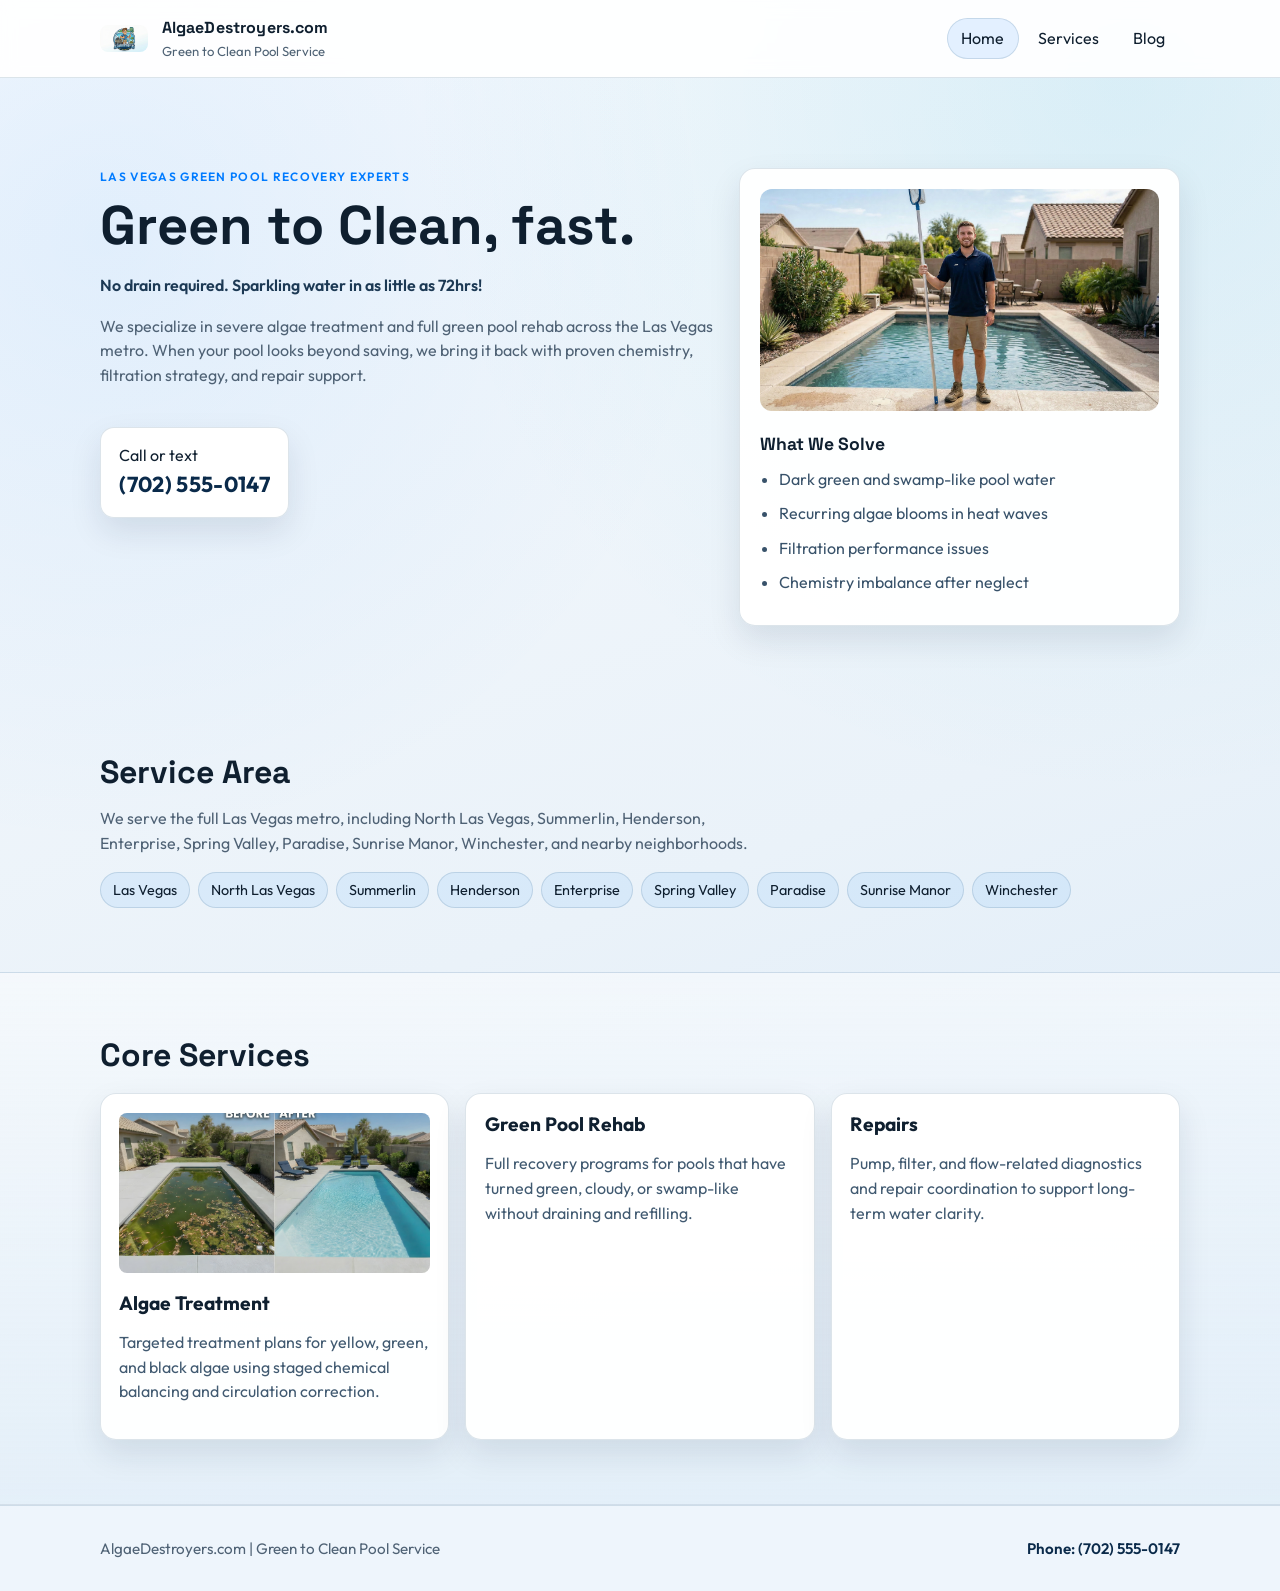
==== index.html @ ae4c4ea9 "Initial commit - AlgaeDestroyers website" ====
<!DOCTYPE html>
<html lang="en">
<head>
  <meta charset="UTF-8">
  <meta name="viewport" content="width=device-width, initial-scale=1.0">
  <meta name="description" content="AlgaeDestroyers.com - Green to Clean pool service in Las Vegas. No drain required. Sparkling water in as little as 72hrs!">
  <title>Algae Destroyers | Green to Clean Pool Specialists</title>
  <link rel="preconnect" href="https://fonts.googleapis.com">
  <link rel="preconnect" href="https://fonts.gstatic.com" crossorigin>
  <link href="https://fonts.googleapis.com/css2?family=Outfit:wght@400;500;600;700&family=Space+Grotesk:wght@600;700&display=swap" rel="stylesheet">
  <link rel="stylesheet" href="styles.css">
</head>
<body>
  <div class="page-shell">
    <header class="site-header">
      <div class="container nav-wrap">
        <div class="brand">
          <img src="algaedestroyers.jpg" alt="Algae Destroyers Logo" class="brand-logo">
          <div>
            <p class="brand-name">AlgaeDestroyers.com</p>
            <p class="brand-sub">Green to Clean Pool Service</p>
          </div>
        </div>
        <nav class="site-nav" aria-label="Main navigation">
          <a href="index.html" aria-current="page">Home</a>
          <a href="services.html">Services</a>
          <a href="blog.html">Blog</a>
        </nav>
      </div>
    </header>

    <main>
      <section class="hero section">
        <div class="container hero-grid">
          <div>
            <p class="eyebrow">Las Vegas Green Pool Recovery Experts</p>
            <h1>Green to Clean, fast.</h1>
            <p class="tagline">No drain required. Sparkling water in as little as 72hrs!</p>
            <p class="hero-copy">
              We specialize in severe algae treatment and full green pool rehab across the Las Vegas metro. When your pool looks beyond saving, we bring it back with proven chemistry, filtration strategy, and repair support.
            </p>
            <div class="contact-panel" aria-label="Contact phone number">
              <p>Call or text</p>
              <p class="phone">(702) 555-0147</p>
            </div>
          </div>
          <aside class="hero-card" aria-label="Service highlights">
            <img src="poolguy2.jpg" alt="Pool service professional" class="hero-image">
            <h2>What We Solve</h2>
            <ul>
              <li>Dark green and swamp-like pool water</li>
              <li>Recurring algae blooms in heat waves</li>
              <li>Filtration performance issues</li>
              <li>Chemistry imbalance after neglect</li>
            </ul>
          </aside>
        </div>
      </section>

      <section class="section">
        <div class="container">
          <h2>Service Area</h2>
          <p class="section-copy">We serve the full Las Vegas metro, including North Las Vegas, Summerlin, Henderson, Enterprise, Spring Valley, Paradise, Sunrise Manor, Winchester, and nearby neighborhoods.</p>
          <div class="chips" aria-label="Las Vegas service areas">
            <span>Las Vegas</span>
            <span>North Las Vegas</span>
            <span>Summerlin</span>
            <span>Henderson</span>
            <span>Enterprise</span>
            <span>Spring Valley</span>
            <span>Paradise</span>
            <span>Sunrise Manor</span>
            <span>Winchester</span>
          </div>
        </div>
      </section>

      <section class="section section-alt">
        <div class="container">
          <h2>Core Services</h2>
          <div class="cards">
            <article class="card">
              <img src="greetoclean1.jpg" alt="Green to Clean pool transformation" class="card-image">
              <h3>Algae Treatment</h3>
              <p>Targeted treatment plans for yellow, green, and black algae using staged chemical balancing and circulation correction.</p>
            </article>
            <article class="card">
              <h3>Green Pool Rehab</h3>
              <p>Full recovery programs for pools that have turned green, cloudy, or swamp-like without draining and refilling.</p>
            </article>
            <article class="card">
              <h3>Repairs</h3>
              <p>Pump, filter, and flow-related diagnostics and repair coordination to support long-term water clarity.</p>
            </article>
          </div>
        </div>
      </section>
    </main>

    <footer class="site-footer">
      <div class="container footer-wrap">
        <p>AlgaeDestroyers.com | Green to Clean Pool Service</p>
        <p class="footer-phone">Phone: (702) 555-0147</p>
      </div>
    </footer>
  </div>
</body>
</html>
---- styles.css ----
:root {
  --bg-deep: #f7fafd;
  --bg-mid: #eaf2f9;
  --bg-soft: #dceaf6;
  --card: rgba(255, 255, 255, 0.96);
  --card-strong: rgba(255, 255, 255, 0.98);
  --line: rgba(13, 63, 110, 0.14);
  --text: #0f1f2f;
  --muted: #4f6275;
  --accent: #007bff;
  --accent-2: #00a4cf;
  --shadow: 0 14px 32px rgba(8, 31, 58, 0.1);
}

* {
  box-sizing: border-box;
}

html,
body {
  margin: 0;
  padding: 0;
}

body {
  min-height: 100vh;
  font-family: "Outfit", "Segoe UI", sans-serif;
  color: var(--text);
  background:
    radial-gradient(circle at 8% 15%, rgba(0, 123, 255, 0.08), transparent 34%),
    radial-gradient(circle at 88% 5%, rgba(0, 164, 207, 0.1), transparent 38%),
    linear-gradient(160deg, var(--bg-deep), var(--bg-mid) 55%, #d7e8f7);
  line-height: 1.55;
}

.page-shell {
  display: flex;
  flex-direction: column;
  min-height: 100vh;
}

main {
  flex: 1;
}

.container {
  width: min(1080px, 92vw);
  margin: 0 auto;
}

.site-header {
  position: sticky;
  top: 0;
  z-index: 10;
  backdrop-filter: blur(8px);
  background: rgba(255, 255, 255, 0.92);
  border-bottom: 1px solid var(--line);
}

.nav-wrap {
  display: flex;
  align-items: center;
  justify-content: space-between;
  gap: 1rem;
  padding: 1rem 0;
}

.brand {
  display: flex;
  align-items: center;
  gap: 0.85rem;
}

.brand-mark {
  width: 2rem;
  height: 2rem;
  border-radius: 45% 55% 52% 48%;
  background: linear-gradient(145deg, var(--accent), var(--accent-2));
  box-shadow: 0 0 0 5px rgba(0, 123, 255, 0.12);
}

.brand-logo {
  width: 3rem;
  height: auto;
  border-radius: 8px;
}

.hero-image {
  width: 100%;
  height: auto;
  border-radius: 12px;
  margin-bottom: 1rem;
}

.card-image {
  width: 100%;
  height: 160px;
  object-fit: cover;
  border-radius: 8px;
  margin-bottom: 0.75rem;
}

.brand-name {
  margin: 0;
  font-family: "Space Grotesk", "Outfit", sans-serif;
  font-size: 1rem;
  font-weight: 700;
  letter-spacing: 0.01em;
}

.brand-sub {
  margin: 0;
  color: var(--muted);
  font-size: 0.82rem;
}

.site-nav {
  display: flex;
  flex-wrap: wrap;
  justify-content: flex-end;
  gap: 0.3rem;
}

.site-nav a {
  color: var(--text);
  text-decoration: none;
  padding: 0.45rem 0.85rem;
  border-radius: 999px;
  border: 1px solid transparent;
  transition: background 180ms ease, border-color 180ms ease;
}

.site-nav a:hover,
.site-nav a[aria-current="page"] {
  border-color: var(--line);
  background: rgba(0, 123, 255, 0.1);
}

.section {
  padding: clamp(2.75rem, 5vw, 4.8rem) 0;
}

.section-tight {
  padding-bottom: 1.4rem;
}

.section-alt {
  background: linear-gradient(180deg, rgba(255, 255, 255, 0.45), rgba(229, 240, 249, 0.8));
  border-top: 1px solid rgba(13, 63, 110, 0.12);
  border-bottom: 1px solid rgba(13, 63, 110, 0.12);
}

.hero {
  padding-top: clamp(3.2rem, 7vw, 5.8rem);
}

.hero-grid {
  display: grid;
  gap: 1.4rem;
  grid-template-columns: 1.4fr 1fr;
  align-items: start;
}

.eyebrow {
  margin: 0 0 0.5rem;
  text-transform: uppercase;
  letter-spacing: 0.11em;
  font-size: 0.75rem;
  color: var(--accent);
  font-weight: 600;
}

h1,
h2,
h3 {
  margin: 0;
  line-height: 1.15;
}

h1 {
  font-family: "Space Grotesk", "Outfit", sans-serif;
  font-size: clamp(2rem, 5vw, 3.4rem);
}

h2 {
  font-family: "Space Grotesk", "Outfit", sans-serif;
  font-size: clamp(1.5rem, 3vw, 2rem);
}

h3 {
  font-size: 1.2rem;
}

.tagline {
  margin: 1rem 0;
  max-width: 36ch;
  font-weight: 600;
  color: #1c3954;
}

.hero-copy,
.section-copy {
  color: var(--muted);
  max-width: 62ch;
}

.contact-panel {
  margin-top: 1.45rem;
  display: inline-block;
  padding: 0.95rem 1.15rem;
  border: 1px solid var(--line);
  border-radius: 14px;
  background: var(--card-strong);
  box-shadow: var(--shadow);
}

.contact-panel p {
  margin: 0;
}

.phone {
  font-size: 1.35rem;
  font-weight: 700;
  letter-spacing: 0.015em;
  color: #0a2a4a;
}

.hero-card,
.card,
.service-panel,
.post-card {
  border: 1px solid var(--line);
  background: var(--card);
  border-radius: 16px;
  box-shadow: var(--shadow);
}

.hero-card {
  padding: 1.25rem;
}

.hero-card h2 {
  font-size: 1.1rem;
  margin-bottom: 0.8rem;
}

.hero-card ul,
.service-panel ul {
  margin: 0;
  padding-left: 1.15rem;
}

.hero-card li,
.service-panel li {
  margin-bottom: 0.6rem;
  color: #38526a;
}

.chips {
  margin-top: 1rem;
  display: flex;
  flex-wrap: wrap;
  gap: 0.5rem;
}

.chips span {
  padding: 0.38rem 0.75rem;
  border: 1px solid var(--line);
  border-radius: 999px;
  background: rgba(0, 123, 255, 0.08);
  font-size: 0.9rem;
}

.cards,
.posts,
.service-grid {
  margin-top: 1.2rem;
  display: grid;
  gap: 1rem;
}

.cards {
  grid-template-columns: repeat(3, minmax(0, 1fr));
}

.service-grid {
  grid-template-columns: repeat(3, minmax(0, 1fr));
}

.posts {
  grid-template-columns: repeat(3, minmax(0, 1fr));
}

.card,
.post-card,
.service-panel {
  padding: 1.15rem;
}

.card p,
.post-card p,
.service-panel p {
  color: #415a71;
}

.post-meta {
  margin-bottom: 0.65rem;
  font-size: 0.82rem;
  letter-spacing: 0.07em;
  text-transform: uppercase;
  color: var(--accent);
  font-weight: 600;
}

.intro-block {
  border: 1px solid var(--line);
  border-radius: 18px;
  padding: clamp(1.1rem, 2.3vw, 1.8rem);
  background: var(--card-strong);
}

.inline-phone {
  margin: 1rem 0 0;
  color: #1f3f5e;
  font-weight: 500;
}

.inline-phone span {
  font-weight: 700;
}

.site-footer {
  border-top: 1px solid var(--line);
  background: rgba(240, 246, 252, 0.95);
}

.footer-wrap {
  padding: 1rem 0;
  display: flex;
  flex-wrap: wrap;
  justify-content: space-between;
  gap: 0.5rem 1rem;
  color: var(--muted);
  font-size: 0.95rem;
}

.footer-phone {
  color: #0a2a4a;
  font-weight: 600;
}

@media (max-width: 920px) {
  .hero-grid,
  .cards,
  .posts,
  .service-grid {
    grid-template-columns: 1fr 1fr;
  }

  .hero-grid > :first-child {
    grid-column: 1 / -1;
  }
}

@media (max-width: 640px) {
  .nav-wrap {
    flex-direction: column;
    align-items: flex-start;
  }

  .site-nav {
    justify-content: flex-start;
  }

  .hero-grid,
  .cards,
  .posts,
  .service-grid {
    grid-template-columns: 1fr;
  }

  .section {
    padding: 2.45rem 0;
  }

  .footer-wrap {
    flex-direction: column;
  }
}
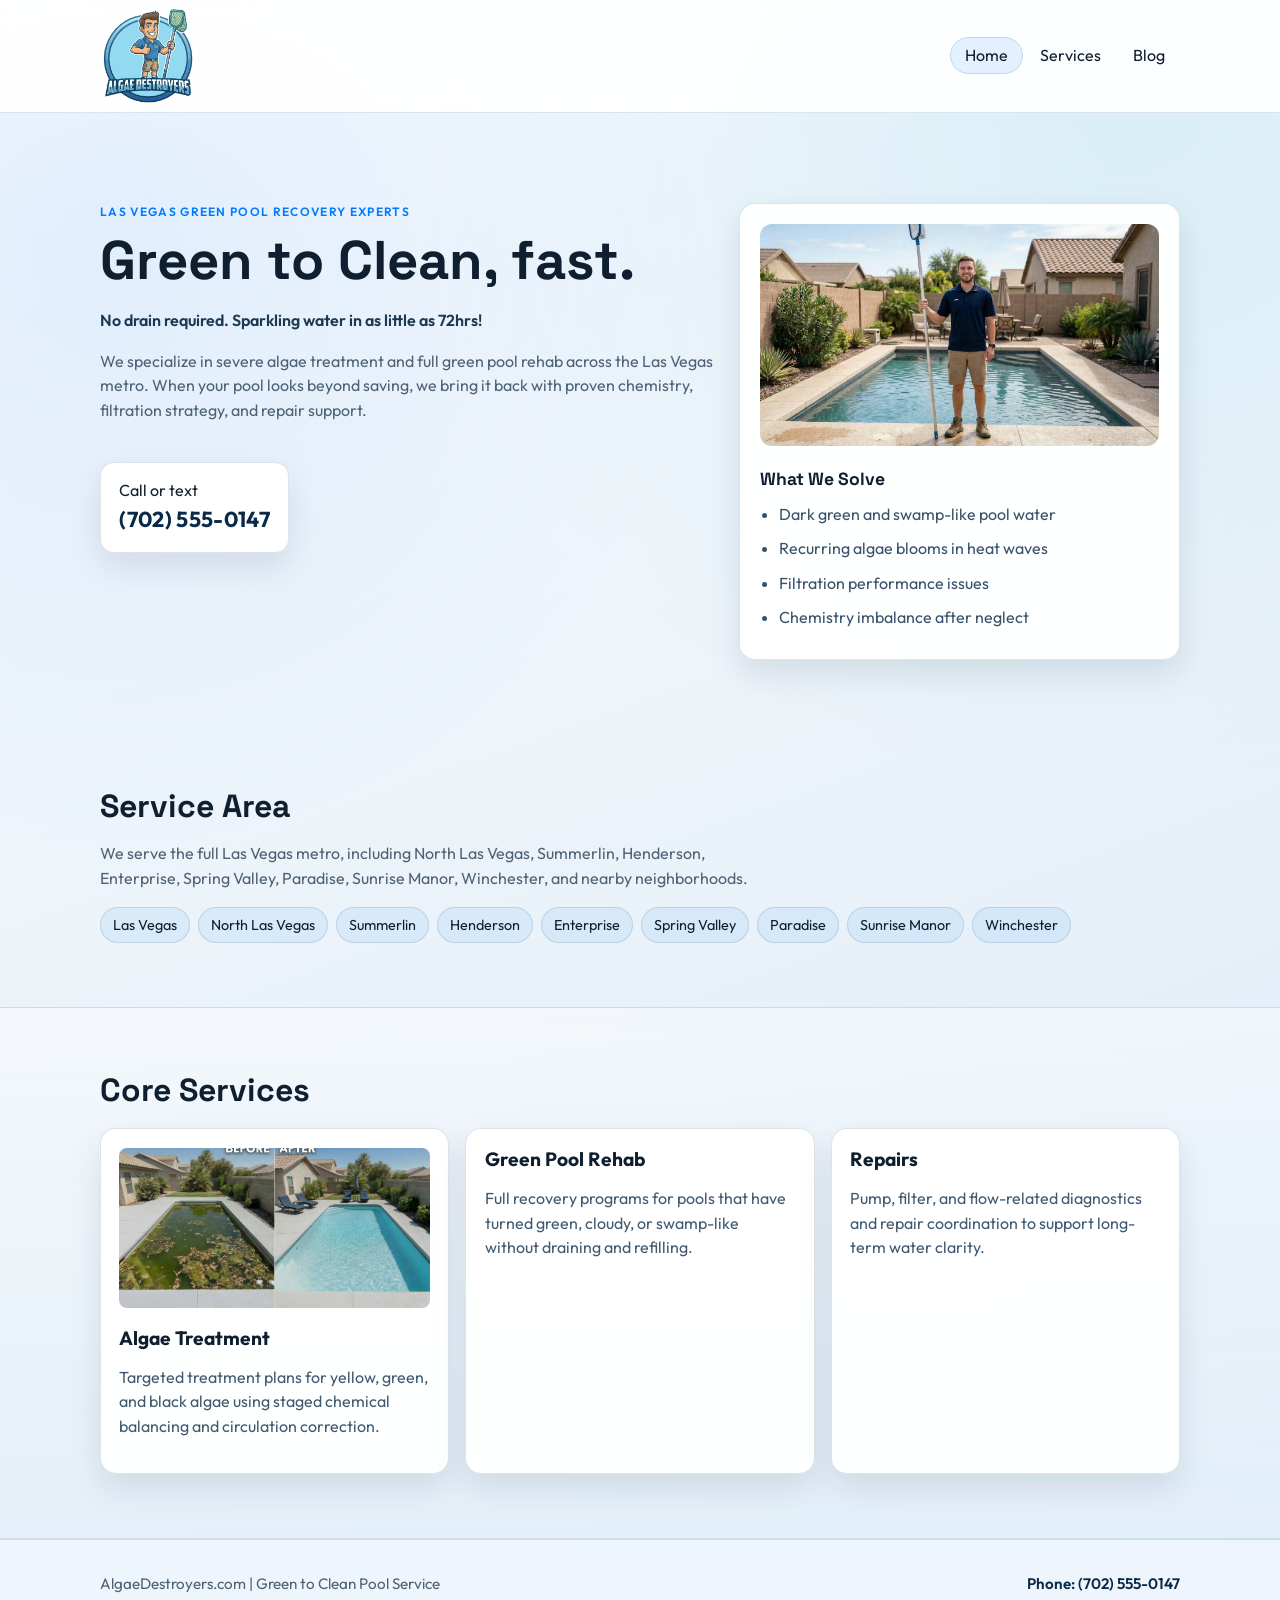
==== commit 054e554b: "Update logo to ADsmall1.png, enlarge logo, hide text" ====
--- a/index.html
+++ b/index.html
@@ -15,7 +15,7 @@
     <header class="site-header">
       <div class="container nav-wrap">
         <div class="brand">
-          <img src="algaedestroyers.jpg" alt="Algae Destroyers Logo" class="brand-logo">
+          <img src="ADsmall1.png" alt="Algae Destroyers Logo" class="brand-logo">
           <div>
             <p class="brand-name">AlgaeDestroyers.com</p>
             <p class="brand-sub">Green to Clean Pool Service</p>
--- a/styles.css
+++ b/styles.css
@@ -62,7 +62,7 @@
   align-items: center;
   justify-content: space-between;
   gap: 1rem;
-  padding: 1rem 0;
+  padding: 0.5rem 0;
 }
 
 .brand {
@@ -80,7 +80,7 @@
 }
 
 .brand-logo {
-  width: 3rem;
+  width: 6rem;
   height: auto;
   border-radius: 8px;
 }
@@ -101,17 +101,12 @@
 }
 
 .brand-name {
-  margin: 0;
-  font-family: "Space Grotesk", "Outfit", sans-serif;
-  font-size: 1rem;
-  font-weight: 700;
-  letter-spacing: 0.01em;
+  display: none;
 }
 
 .brand-sub {
-  margin: 0;
-  color: var(--muted);
-  font-size: 0.82rem;
+  display: none;
+}
 }
 
 .site-nav {
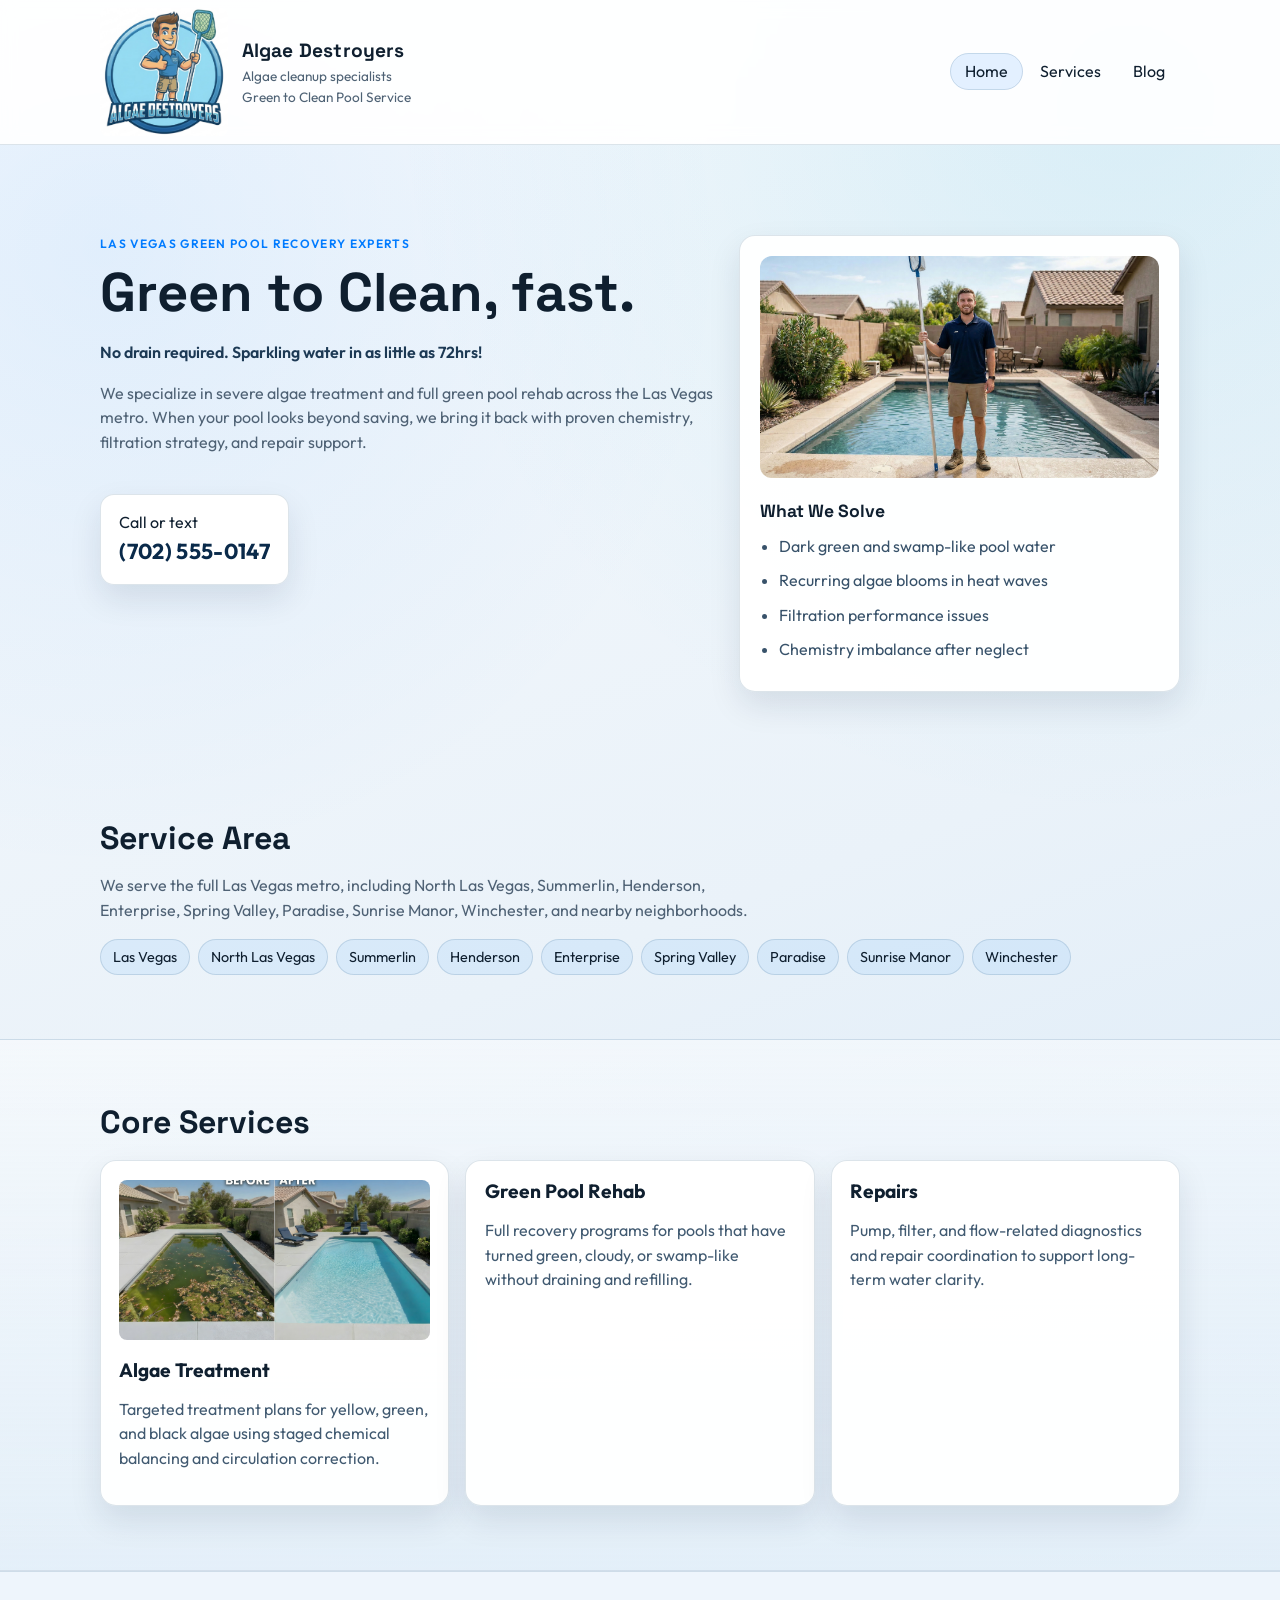
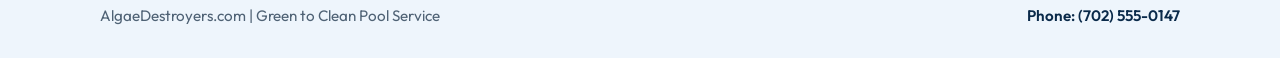
==== commit d8712e8d: "Update header text to Algae Destroyers - Algae cleanup specialists" ====
--- a/index.html
+++ b/index.html
@@ -17,7 +17,8 @@
         <div class="brand">
           <img src="ADsmall1.png" alt="Algae Destroyers Logo" class="brand-logo">
           <div>
-            <p class="brand-name">AlgaeDestroyers.com</p>
+            <p class="brand-name">Algae Destroyers</p>
+            <p class="brand-sub">Algae cleanup specialists</p>
             <p class="brand-sub">Green to Clean Pool Service</p>
           </div>
         </div>
--- a/styles.css
+++ b/styles.css
@@ -80,7 +80,7 @@
 }
 
 .brand-logo {
-  width: 6rem;
+  width: 8rem;
   height: auto;
   border-radius: 8px;
 }
@@ -101,11 +101,17 @@
 }
 
 .brand-name {
-  display: none;
+  margin: 0;
+  font-family: "Space Grotesk", "Outfit", sans-serif;
+  font-size: 1.2rem;
+  font-weight: 700;
+  letter-spacing: 0.01em;
 }
 
 .brand-sub {
-  display: none;
+  margin: 0;
+  color: var(--muted);
+  font-size: 0.85rem;
 }
 }
 
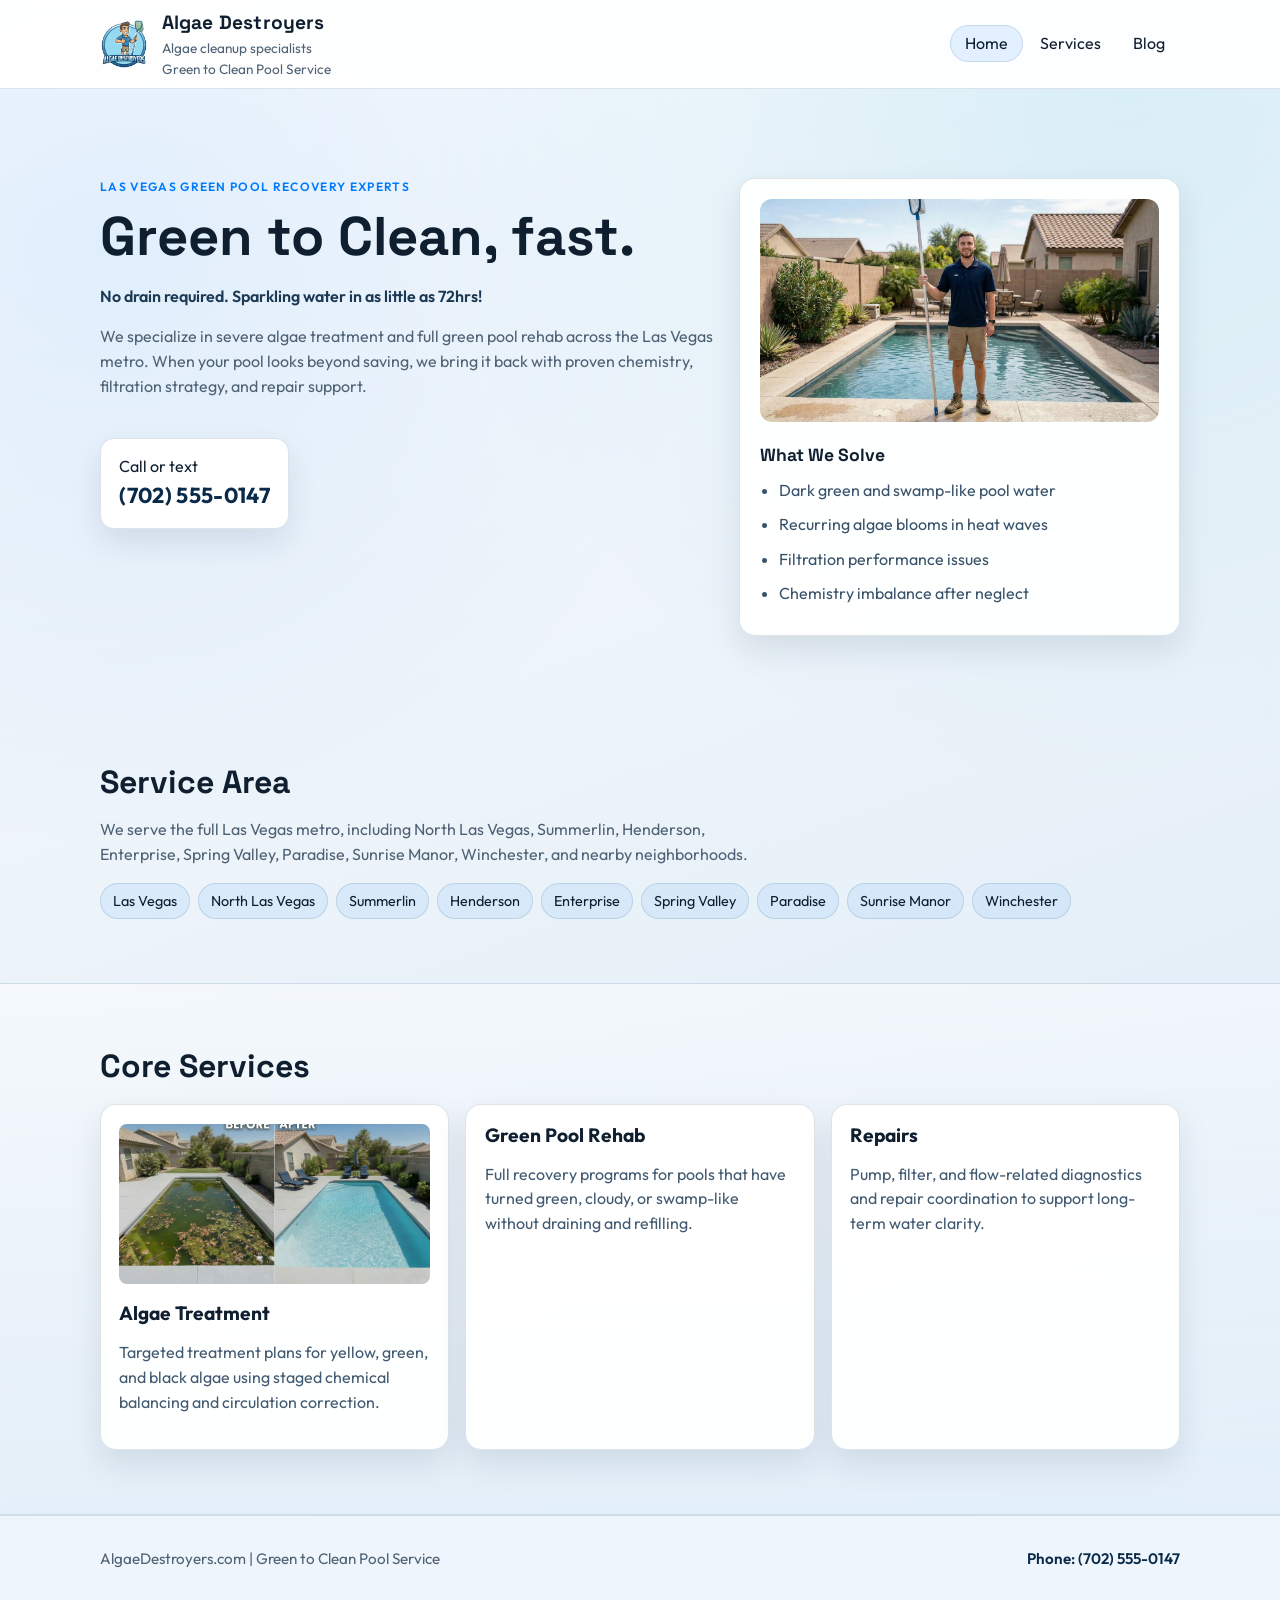
==== commit cf4c3cda: "Make logo transparent, reset size to 3rem" ====
--- a/index.html
+++ b/index.html
@@ -15,7 +15,7 @@
     <header class="site-header">
       <div class="container nav-wrap">
         <div class="brand">
-          <img src="ADsmall1.png" alt="Algae Destroyers Logo" class="brand-logo">
+          <img src="ADsmall1_transparent.png" alt="Algae Destroyers Logo" class="brand-logo">
           <div>
             <p class="brand-name">Algae Destroyers</p>
             <p class="brand-sub">Algae cleanup specialists</p>
--- a/styles.css
+++ b/styles.css
@@ -80,7 +80,7 @@
 }
 
 .brand-logo {
-  width: 8rem;
+  width: 3rem;
   height: auto;
   border-radius: 8px;
 }
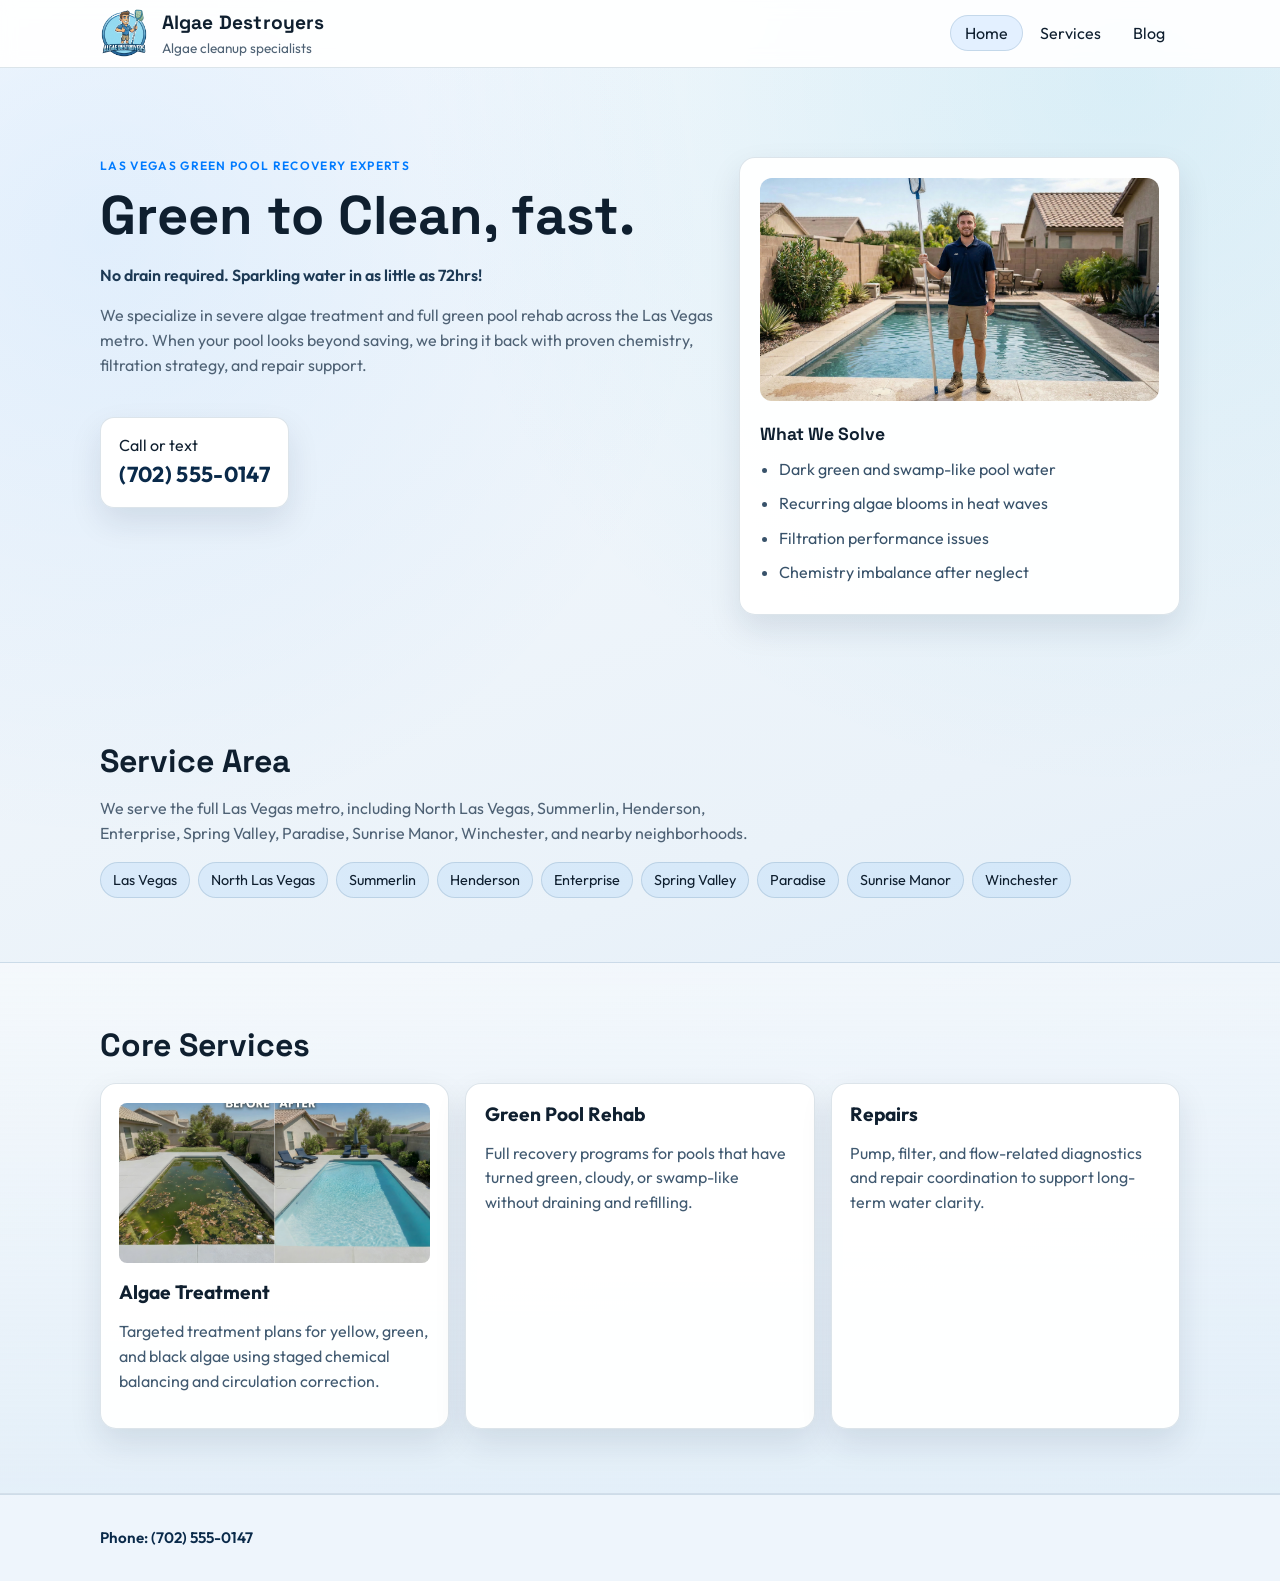
==== commit 173e1fb4: "Remove Green to Clean Pool Service from header" ====
--- a/index.html
+++ b/index.html
@@ -19,7 +19,6 @@
           <div>
             <p class="brand-name">Algae Destroyers</p>
             <p class="brand-sub">Algae cleanup specialists</p>
-            <p class="brand-sub">Green to Clean Pool Service</p>
           </div>
         </div>
         <nav class="site-nav" aria-label="Main navigation">
@@ -100,7 +99,6 @@
 
     <footer class="site-footer">
       <div class="container footer-wrap">
-        <p>AlgaeDestroyers.com | Green to Clean Pool Service</p>
         <p class="footer-phone">Phone: (702) 555-0147</p>
       </div>
     </footer>
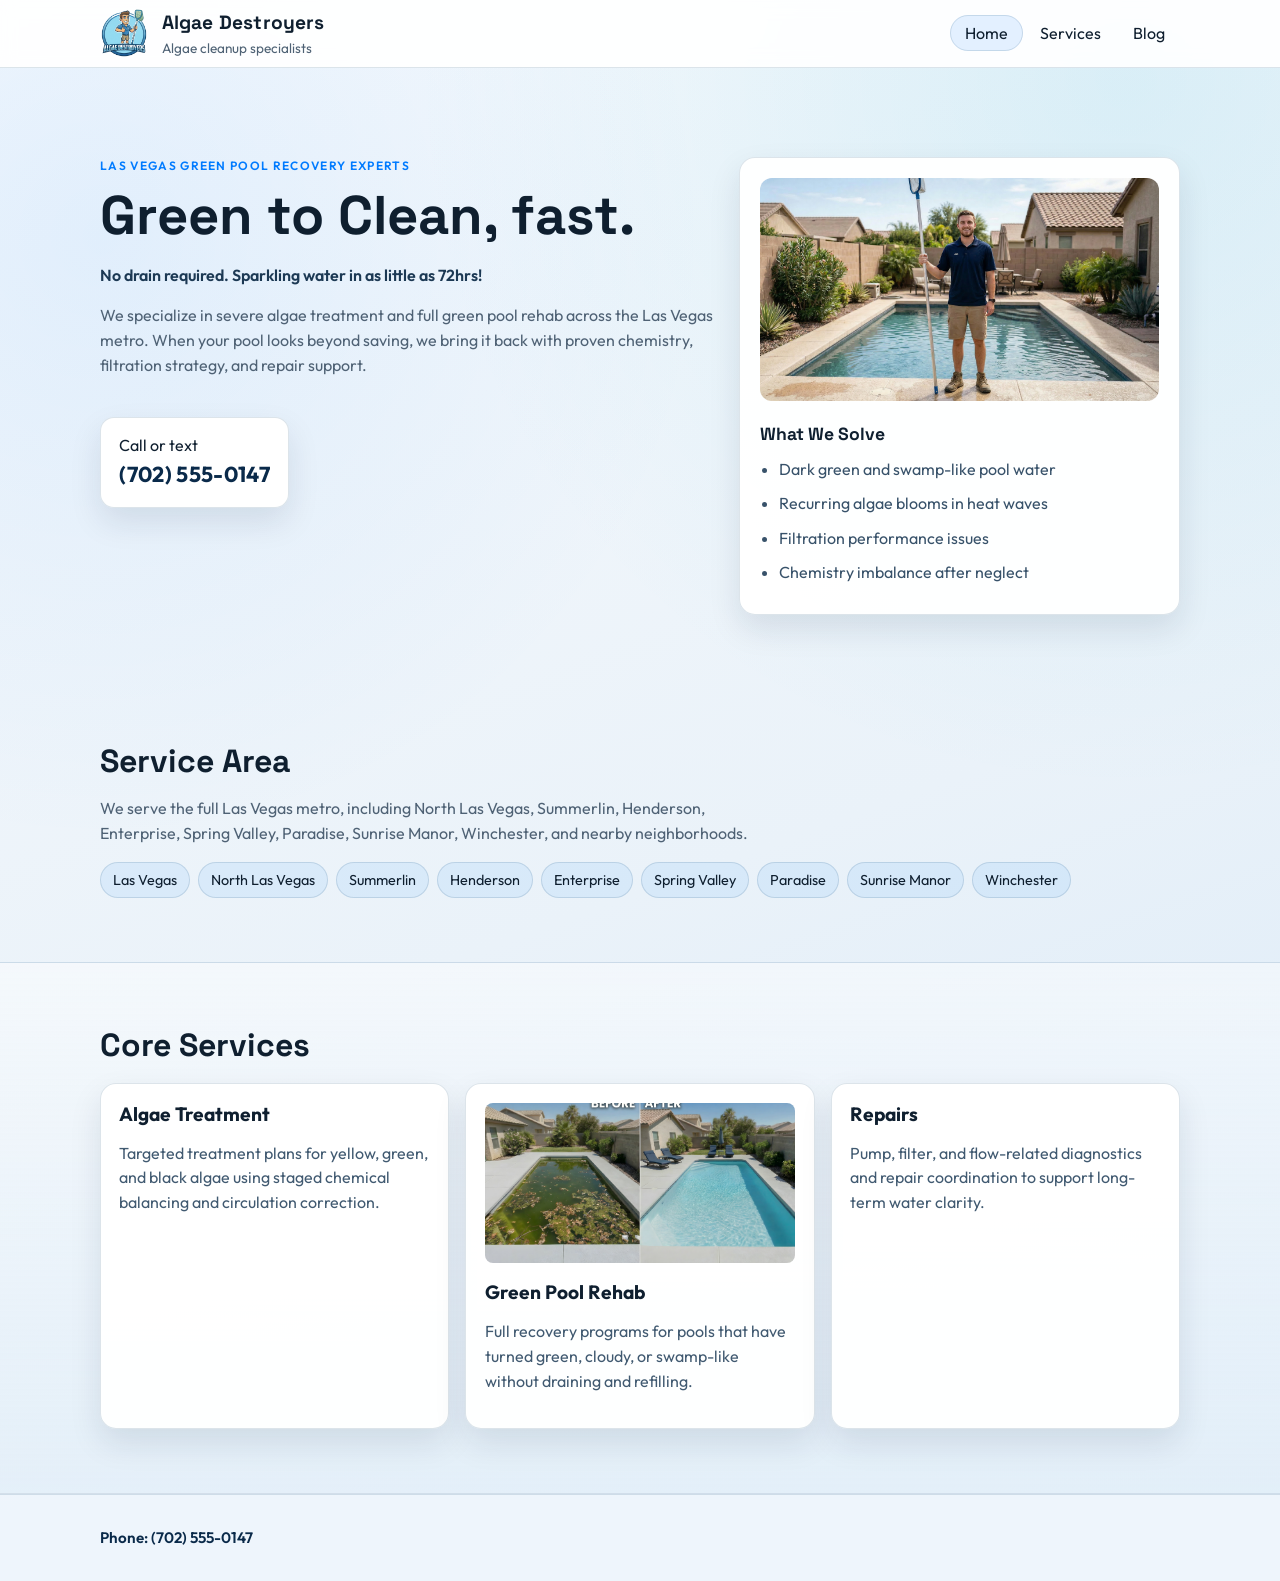
==== commit 50a9f9a0: "Move greetoclean image to Green Pool Rehab card" ====
--- a/index.html
+++ b/index.html
@@ -80,11 +80,11 @@
           <h2>Core Services</h2>
           <div class="cards">
             <article class="card">
-              <img src="greetoclean1.jpg" alt="Green to Clean pool transformation" class="card-image">
               <h3>Algae Treatment</h3>
               <p>Targeted treatment plans for yellow, green, and black algae using staged chemical balancing and circulation correction.</p>
             </article>
             <article class="card">
+              <img src="greetoclean1.jpg" alt="Green to Clean pool transformation" class="card-image">
               <h3>Green Pool Rehab</h3>
               <p>Full recovery programs for pools that have turned green, cloudy, or swamp-like without draining and refilling.</p>
             </article>
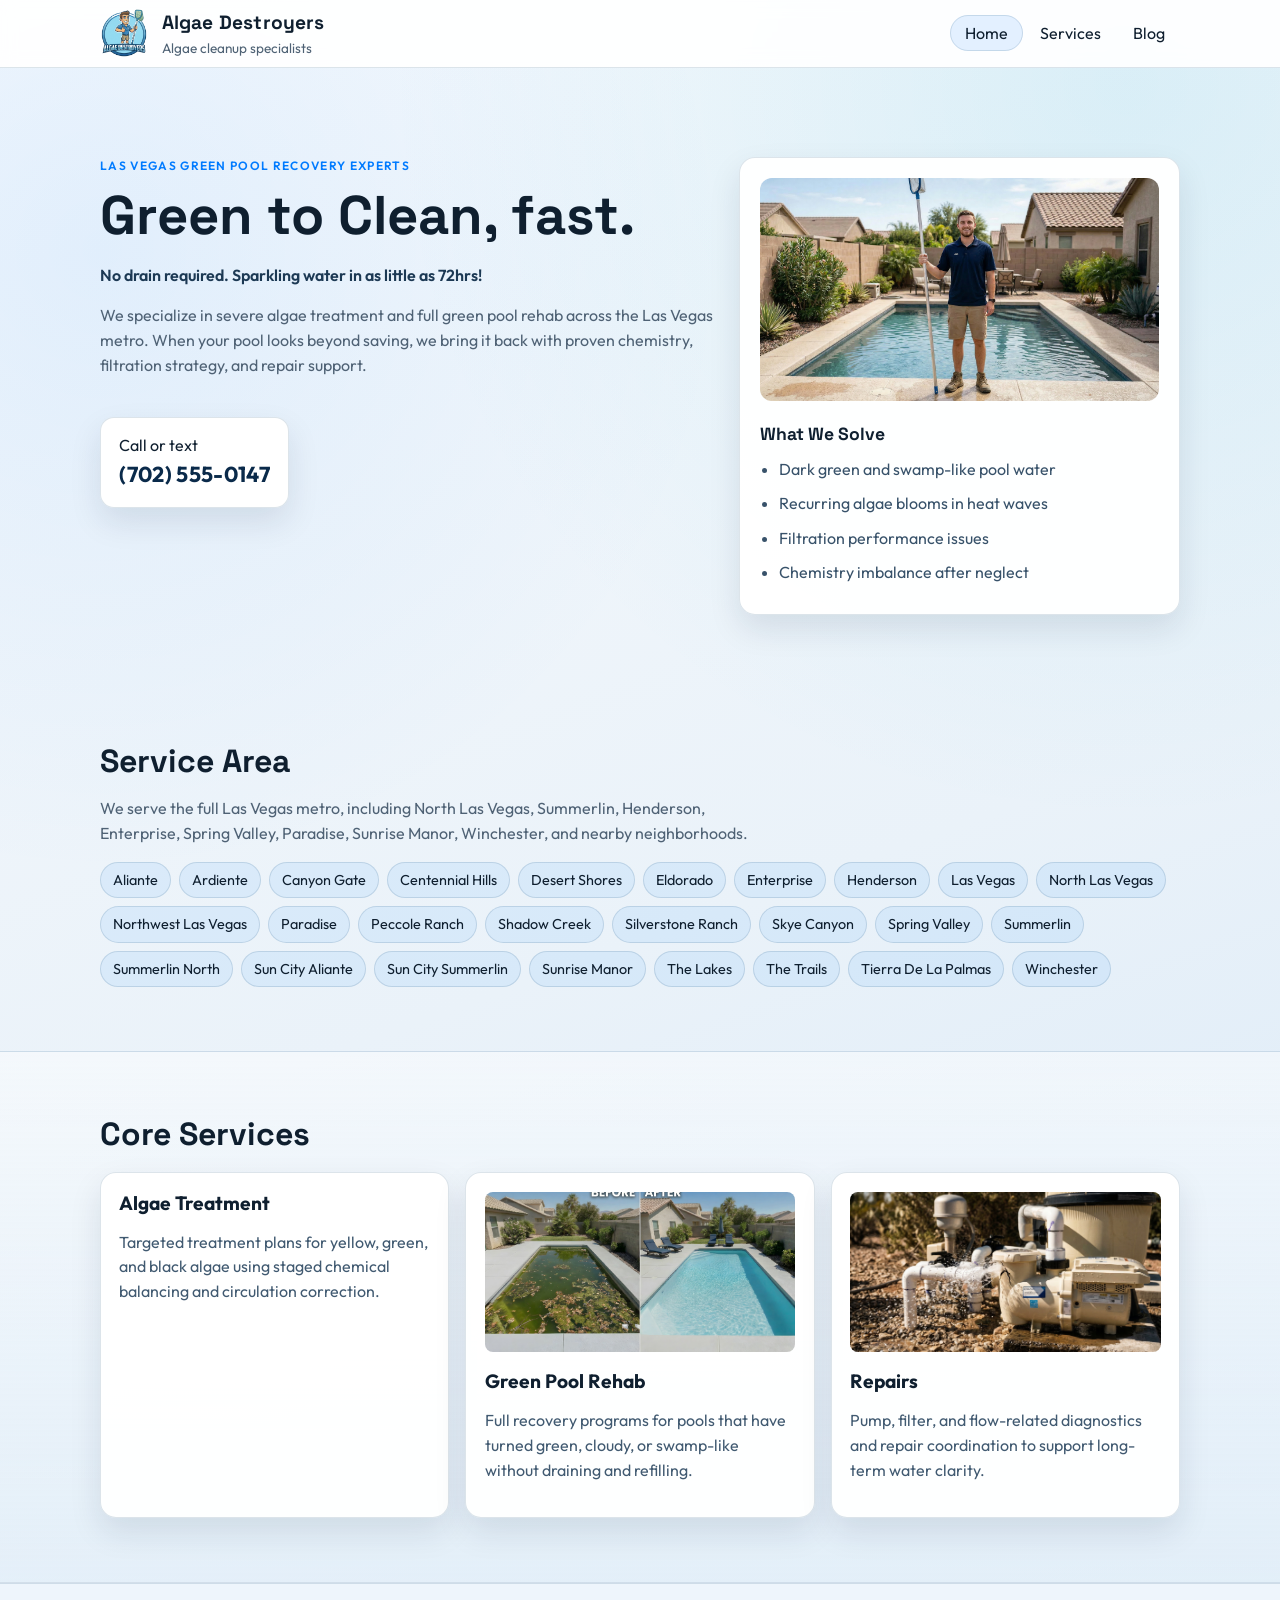
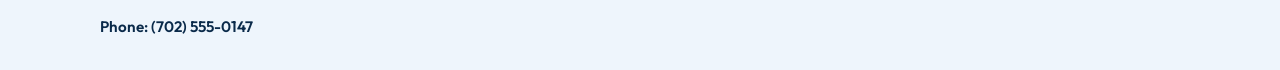
==== commit cecf3846: "Update neighborhoods and repairs image" ====
--- a/index.html
+++ b/index.html
@@ -62,14 +62,31 @@
           <h2>Service Area</h2>
           <p class="section-copy">We serve the full Las Vegas metro, including North Las Vegas, Summerlin, Henderson, Enterprise, Spring Valley, Paradise, Sunrise Manor, Winchester, and nearby neighborhoods.</p>
           <div class="chips" aria-label="Las Vegas service areas">
+            <span>Aliante</span>
+            <span>Ardiente</span>
+            <span>Canyon Gate</span>
+            <span>Centennial Hills</span>
+            <span>Desert Shores</span>
+            <span>Eldorado</span>
+            <span>Enterprise</span>
+            <span>Henderson</span>
             <span>Las Vegas</span>
             <span>North Las Vegas</span>
+            <span>Northwest Las Vegas</span>
+            <span>Paradise</span>
+            <span>Peccole Ranch</span>
+            <span>Shadow Creek</span>
+            <span>Silverstone Ranch</span>
+            <span>Skye Canyon</span>
+            <span>Spring Valley</span>
             <span>Summerlin</span>
-            <span>Henderson</span>
-            <span>Enterprise</span>
-            <span>Spring Valley</span>
-            <span>Paradise</span>
+            <span>Summerlin North</span>
+            <span>Sun City Aliante</span>
+            <span>Sun City Summerlin</span>
             <span>Sunrise Manor</span>
+            <span>The Lakes</span>
+            <span>The Trails</span>
+            <span>Tierra De La Palmas</span>
             <span>Winchester</span>
           </div>
         </div>
@@ -89,6 +106,7 @@
               <p>Full recovery programs for pools that have turned green, cloudy, or swamp-like without draining and refilling.</p>
             </article>
             <article class="card">
+              <img src="repairs.jpg" alt="Pool repair service" class="card-image">
               <h3>Repairs</h3>
               <p>Pump, filter, and flow-related diagnostics and repair coordination to support long-term water clarity.</p>
             </article>
